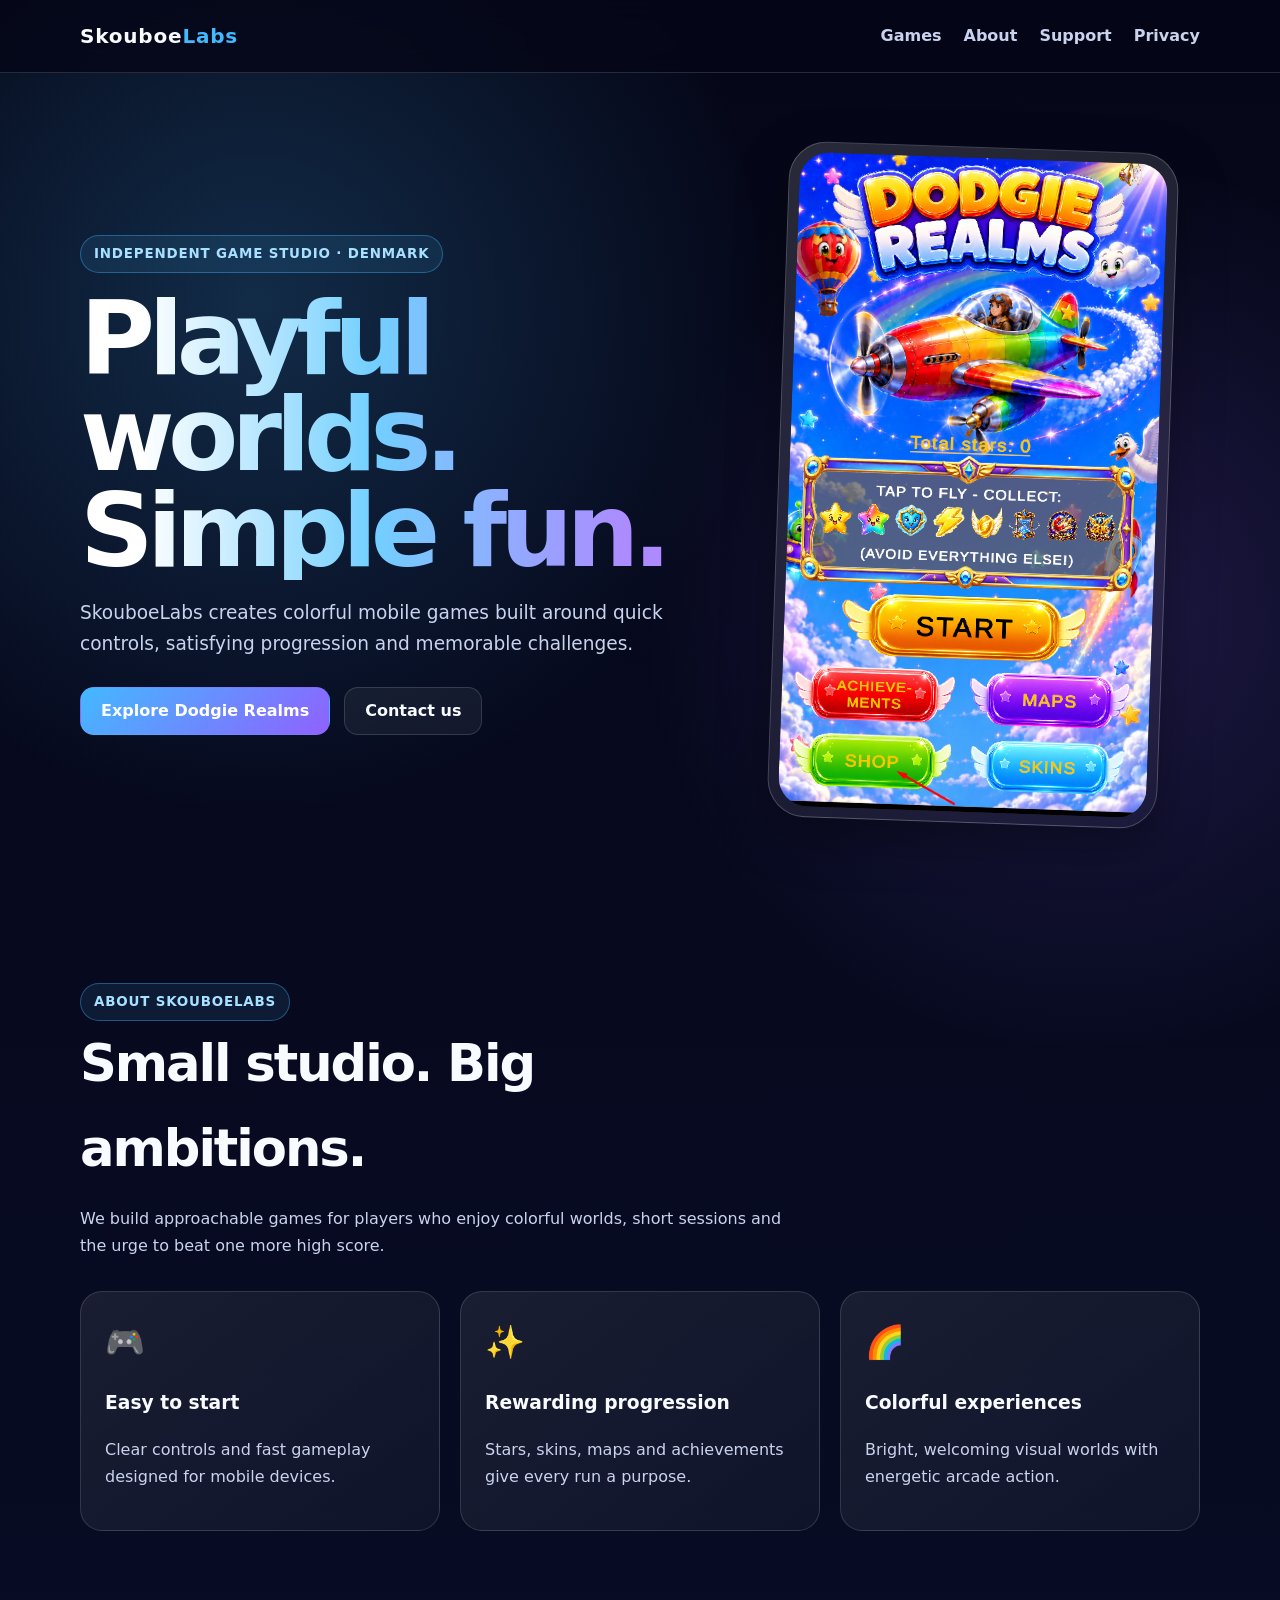
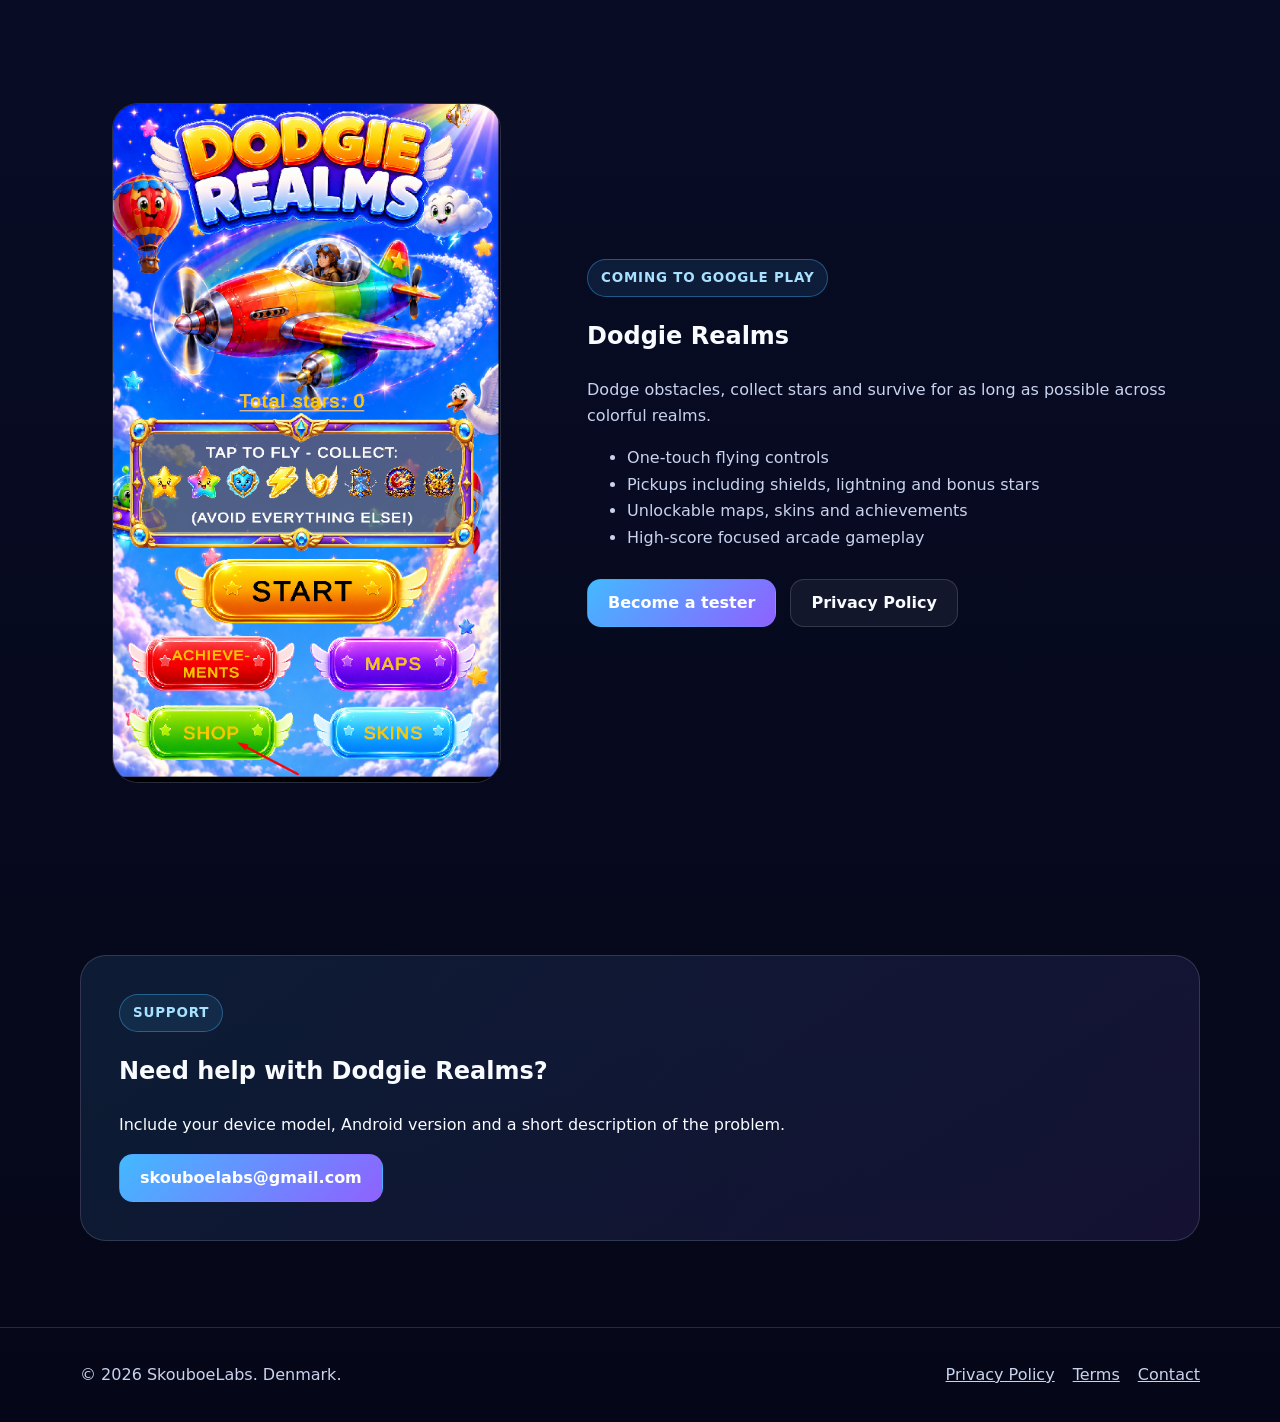
==== index.html @ 522bf172 "Add files via upload" ====
<!doctype html><html lang="en"><head><meta charset="utf-8"><meta name="viewport" content="width=device-width,initial-scale=1"><meta name="description" content="SkouboeLabs is an independent game studio from Denmark."><title>SkouboeLabs — Independent Game Studio</title><link rel="stylesheet" href="styles.css"></head><body><header class="site-header"><div class="container nav"><a class="brand" href="index.html">Skouboe<span>Labs</span></a><nav class="nav-links"><a href="#games">Games</a><a href="#about">About</a><a href="#support">Support</a><a href="privacy.html">Privacy</a></nav></div></header><main><section class="container hero"><div><span class="eyebrow">Independent game studio · Denmark</span><h1 class="gradient-text">Playful worlds. Simple fun.</h1><p>SkouboeLabs creates colorful mobile games built around quick controls, satisfying progression and memorable challenges.</p><div class="actions"><a class="button primary" href="#games">Explore Dodgie Realms</a><a class="button secondary" href="mailto:skouboelabs@gmail.com">Contact us</a></div></div><div class="phone"><img src="assets/dodgie-realms-home.png" alt="Dodgie Realms mobile game start screen"></div></section><section id="about"><div class="container"><div class="section-heading"><span class="eyebrow">About SkouboeLabs</span><h2>Small studio. Big ambitions.</h2><p>We build approachable games for players who enjoy colorful worlds, short sessions and the urge to beat one more high score.</p></div><div class="grid-3"><article class="card"><div class="icon">🎮</div><h3>Easy to start</h3><p>Clear controls and fast gameplay designed for mobile devices.</p></article><article class="card"><div class="icon">✨</div><h3>Rewarding progression</h3><p>Stars, skins, maps and achievements give every run a purpose.</p></article><article class="card"><div class="icon">🌈</div><h3>Colorful experiences</h3><p>Bright, welcoming visual worlds with energetic arcade action.</p></article></div></div></section><section id="games"><div class="container game-feature"><img src="assets/dodgie-realms-home.png" alt="Dodgie Realms game interface"><div><span class="eyebrow">Coming to Google Play</span><h2>Dodgie Realms</h2><p>Dodge obstacles, collect stars and survive for as long as possible across colorful realms.</p><ul><li>One-touch flying controls</li><li>Pickups including shields, lightning and bonus stars</li><li>Unlockable maps, skins and achievements</li><li>High-score focused arcade gameplay</li></ul><div class="actions"><a class="button primary" href="mailto:skouboelabs@gmail.com?subject=Dodgie%20Realms%20testing">Become a tester</a><a class="button secondary" href="privacy.html">Privacy Policy</a></div></div></div></section><section id="support"><div class="container contact-box"><span class="eyebrow">Support</span><h2>Need help with Dodgie Realms?</h2><p>Include your device model, Android version and a short description of the problem.</p><a class="button primary" href="mailto:skouboelabs@gmail.com">skouboelabs@gmail.com</a></div></section></main><footer><div class="container footer-row"><div>© 2026 SkouboeLabs. Denmark.</div><div class="footer-links"><a href="privacy.html">Privacy Policy</a><a href="terms.html">Terms</a><a href="mailto:skouboelabs@gmail.com">Contact</a></div></div></footer></body></html>
---- styles.css ----
:root{--bg:#06091d;--panel:#121941;--text:#f8fbff;--muted:#c9d3ee;--blue:#43b9ff;--purple:#8f61ff;--border:rgba(255,255,255,.14)}*{box-sizing:border-box}html{scroll-behavior:smooth}body{margin:0;font-family:Inter,system-ui,-apple-system,"Segoe UI",sans-serif;color:var(--text);background:radial-gradient(circle at 20% 10%,rgba(67,185,255,.2),transparent 32rem),radial-gradient(circle at 85% 20%,rgba(143,97,255,.18),transparent 28rem),linear-gradient(180deg,#050718,#080c24 56%,#050718);line-height:1.65}a{color:inherit}img{max-width:100%;display:block}.container{width:min(1120px,calc(100% - 40px));margin:auto}.site-header{position:sticky;top:0;z-index:20;background:rgba(5,7,24,.82);backdrop-filter:blur(14px);border-bottom:1px solid var(--border)}.nav{min-height:72px;display:flex;align-items:center;justify-content:space-between;gap:24px}.brand{text-decoration:none;font-weight:900;letter-spacing:.04em;font-size:1.25rem}.brand span{color:var(--blue)}.nav-links{display:flex;gap:22px}.nav-links a{text-decoration:none;color:var(--muted);font-weight:650}.hero{min-height:76vh;display:grid;grid-template-columns:1.15fr .85fr;gap:54px;align-items:center;padding:74px 0}.eyebrow{display:inline-flex;border:1px solid rgba(67,185,255,.38);background:rgba(67,185,255,.1);color:#a8e0ff;border-radius:999px;padding:7px 13px;font-weight:750;font-size:.84rem;letter-spacing:.06em;text-transform:uppercase}h1{margin:18px 0;font-size:clamp(3.4rem,8vw,6.8rem);line-height:.94;letter-spacing:-.065em}.gradient-text{background:linear-gradient(90deg,#fff 10%,#72cfff 48%,#ad8aff 90%);-webkit-background-clip:text;background-clip:text;color:transparent}.hero p{max-width:680px;color:var(--muted);font-size:1.16rem}.actions{display:flex;flex-wrap:wrap;gap:14px;margin-top:28px}.button{display:inline-flex;align-items:center;justify-content:center;min-height:48px;padding:0 20px;border-radius:14px;text-decoration:none;font-weight:800;border:1px solid transparent}.button.primary{background:linear-gradient(135deg,var(--blue),var(--purple));color:#fff}.button.secondary{border-color:var(--border);background:rgba(255,255,255,.055)}.phone{width:min(390px,82vw);margin:auto;padding:10px;border:1px solid rgba(255,255,255,.2);background:linear-gradient(145deg,rgba(255,255,255,.14),rgba(255,255,255,.035));border-radius:38px;box-shadow:0 18px 50px rgba(0,0,0,.34);transform:rotate(2deg)}.phone img{border-radius:29px;aspect-ratio:9/16;object-fit:cover;object-position:top}section{padding:86px 0}.section-heading{max-width:720px;margin-bottom:32px}.section-heading h2{margin:0 0 10px;font-size:clamp(2rem,4vw,3.25rem);letter-spacing:-.04em}.section-heading p,.card p,.game-feature p,.game-feature li,.legal p,.legal li,footer{color:var(--muted)}.grid-3{display:grid;grid-template-columns:repeat(3,1fr);gap:20px}.card{border:1px solid var(--border);background:linear-gradient(145deg,rgba(255,255,255,.08),rgba(255,255,255,.035));border-radius:22px;padding:24px}.card .icon{font-size:2rem}.game-feature{display:grid;grid-template-columns:.85fr 1.15fr;gap:54px;align-items:center}.game-feature img{border-radius:26px;border:1px solid var(--border);max-height:680px;margin:auto}.contact-box{border:1px solid var(--border);border-radius:26px;padding:38px;background:linear-gradient(135deg,rgba(67,185,255,.11),rgba(143,97,255,.11))}.legal{width:min(860px,calc(100% - 40px));margin:auto;padding:72px 0 100px}.legal h1{font-size:clamp(2.6rem,7vw,4.8rem);margin-bottom:14px}.legal h2{margin-top:38px;font-size:1.45rem}.notice{border:1px solid var(--border);background:rgba(255,255,255,.05);border-radius:16px;padding:16px 18px}footer{border-top:1px solid var(--border);padding:34px 0}.footer-row{display:flex;justify-content:space-between;gap:20px;flex-wrap:wrap}.footer-links{display:flex;gap:18px;flex-wrap:wrap}@media(max-width:820px){.nav-links{display:none}.hero,.game-feature{grid-template-columns:1fr}.hero{text-align:center}.actions{justify-content:center}.grid-3{grid-template-columns:1fr}.phone{transform:none}}
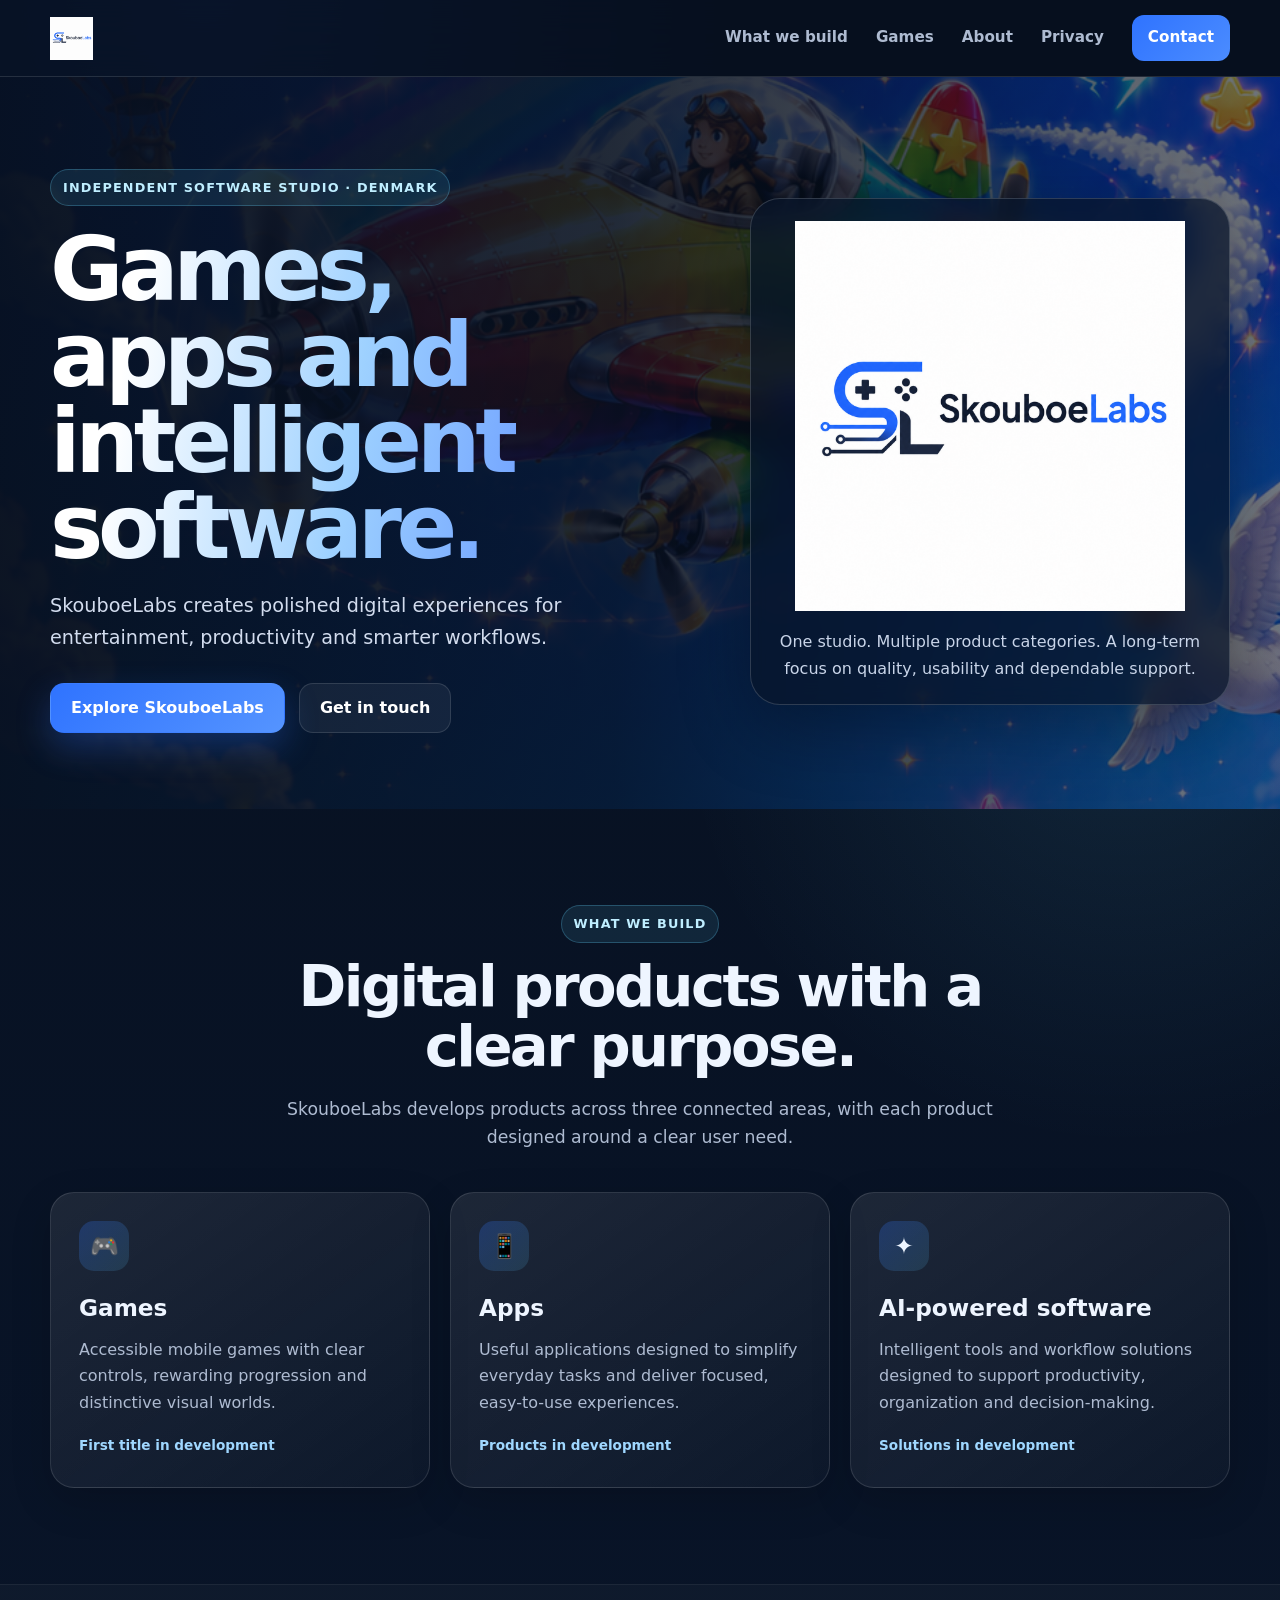
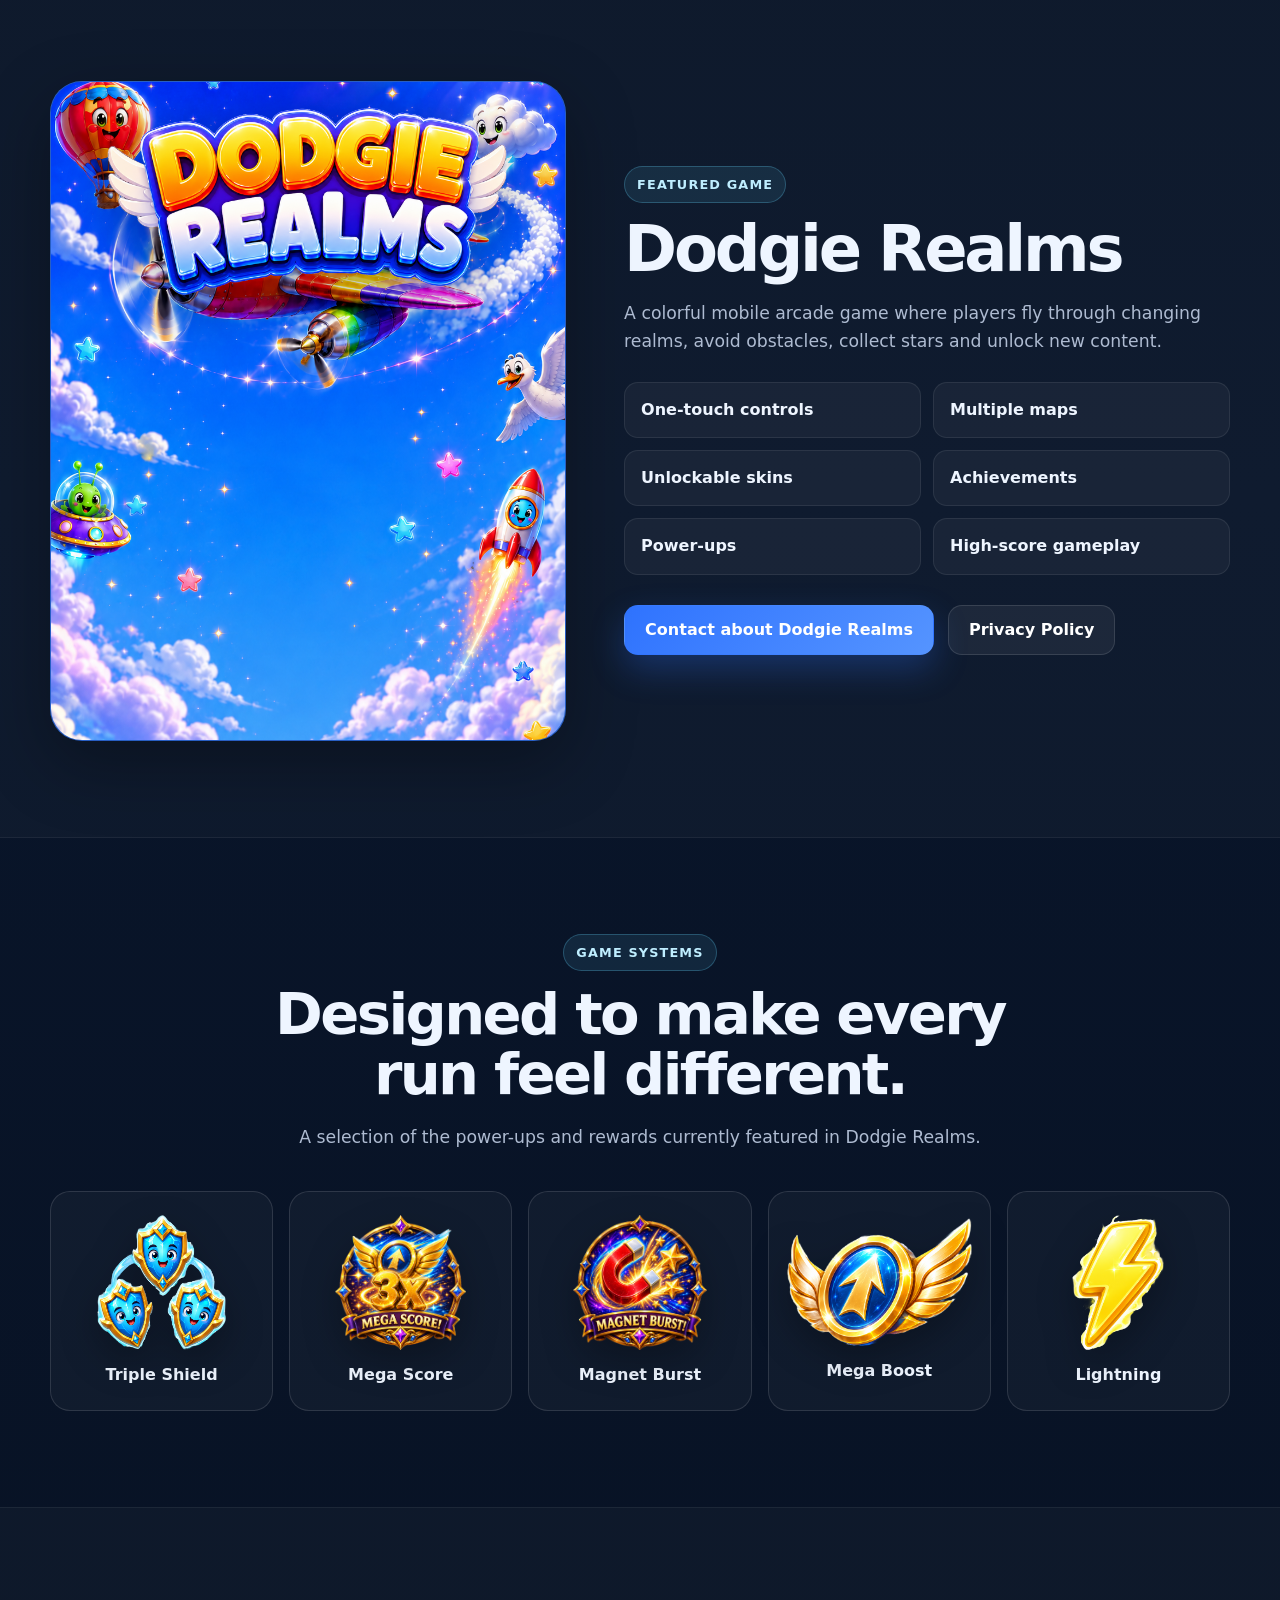
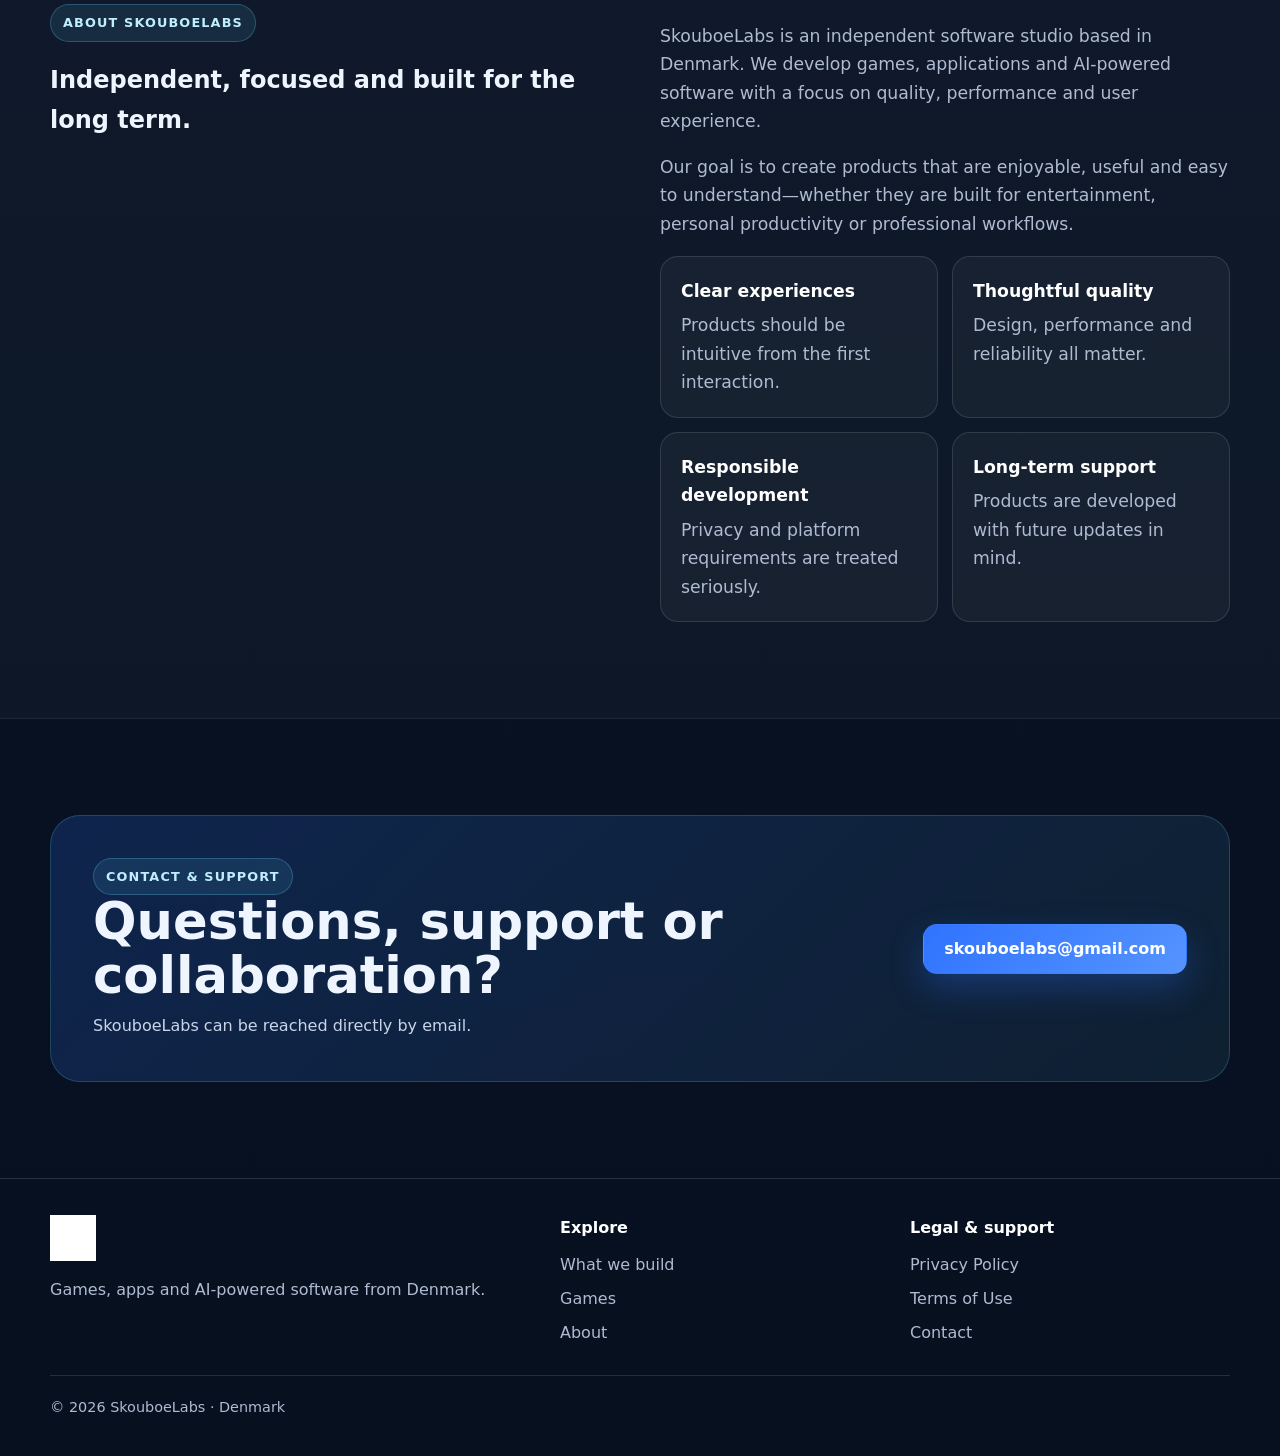
==== commit c633fb9c: "Add files via upload" ====
--- a/index.html
+++ b/index.html
@@ -1 +1 @@
-<!doctype html><html lang="en"><head><meta charset="utf-8"><meta name="viewport" content="width=device-width,initial-scale=1"><meta name="description" content="SkouboeLabs is an independent game studio from Denmark."><title>SkouboeLabs — Independent Game Studio</title><link rel="stylesheet" href="styles.css"></head><body><header class="site-header"><div class="container nav"><a class="brand" href="index.html">Skouboe<span>Labs</span></a><nav class="nav-links"><a href="#games">Games</a><a href="#about">About</a><a href="#support">Support</a><a href="privacy.html">Privacy</a></nav></div></header><main><section class="container hero"><div><span class="eyebrow">Independent game studio · Denmark</span><h1 class="gradient-text">Playful worlds. Simple fun.</h1><p>SkouboeLabs creates colorful mobile games built around quick controls, satisfying progression and memorable challenges.</p><div class="actions"><a class="button primary" href="#games">Explore Dodgie Realms</a><a class="button secondary" href="mailto:skouboelabs@gmail.com">Contact us</a></div></div><div class="phone"><img src="assets/dodgie-realms-home.png" alt="Dodgie Realms mobile game start screen"></div></section><section id="about"><div class="container"><div class="section-heading"><span class="eyebrow">About SkouboeLabs</span><h2>Small studio. Big ambitions.</h2><p>We build approachable games for players who enjoy colorful worlds, short sessions and the urge to beat one more high score.</p></div><div class="grid-3"><article class="card"><div class="icon">🎮</div><h3>Easy to start</h3><p>Clear controls and fast gameplay designed for mobile devices.</p></article><article class="card"><div class="icon">✨</div><h3>Rewarding progression</h3><p>Stars, skins, maps and achievements give every run a purpose.</p></article><article class="card"><div class="icon">🌈</div><h3>Colorful experiences</h3><p>Bright, welcoming visual worlds with energetic arcade action.</p></article></div></div></section><section id="games"><div class="container game-feature"><img src="assets/dodgie-realms-home.png" alt="Dodgie Realms game interface"><div><span class="eyebrow">Coming to Google Play</span><h2>Dodgie Realms</h2><p>Dodge obstacles, collect stars and survive for as long as possible across colorful realms.</p><ul><li>One-touch flying controls</li><li>Pickups including shields, lightning and bonus stars</li><li>Unlockable maps, skins and achievements</li><li>High-score focused arcade gameplay</li></ul><div class="actions"><a class="button primary" href="mailto:skouboelabs@gmail.com?subject=Dodgie%20Realms%20testing">Become a tester</a><a class="button secondary" href="privacy.html">Privacy Policy</a></div></div></div></section><section id="support"><div class="container contact-box"><span class="eyebrow">Support</span><h2>Need help with Dodgie Realms?</h2><p>Include your device model, Android version and a short description of the problem.</p><a class="button primary" href="mailto:skouboelabs@gmail.com">skouboelabs@gmail.com</a></div></section></main><footer><div class="container footer-row"><div>© 2026 SkouboeLabs. Denmark.</div><div class="footer-links"><a href="privacy.html">Privacy Policy</a><a href="terms.html">Terms</a><a href="mailto:skouboelabs@gmail.com">Contact</a></div></div></footer></body></html>+<!doctype html><html lang="en"><head><meta charset="utf-8"><meta name="viewport" content="width=device-width,initial-scale=1"><meta name="description" content="SkouboeLabs is an independent software studio in Denmark creating games, apps and AI-powered software."><meta name="theme-color" content="#07101f"><title>SkouboeLabs — Games, Apps & AI Software</title><link rel="stylesheet" href="styles.css"></head><body><header class="site-header"><div class="container nav"><a class="nav-logo" href="#top"><img src="assets/skouboelabs-logo.png" alt="SkouboeLabs"></a><nav class="nav-links"><a href="#services">What we build</a><a href="#games">Games</a><a href="#about">About</a><a href="privacy.html">Privacy</a><a class="nav-cta" href="mailto:skouboelabs@gmail.com">Contact</a></nav></div></header><main id="top"><section class="hero"><img class="hero-bg" src="assets/dodgie-realms-background.png" alt=""><div class="container hero-grid"><div><span class="eyebrow">Independent software studio · Denmark</span><h1 class="gradient">Games, apps and intelligent software.</h1><p class="hero-copy">SkouboeLabs creates polished digital experiences for entertainment, productivity and smarter workflows.</p><div class="actions"><a class="button primary" href="#services">Explore SkouboeLabs</a><a class="button secondary" href="mailto:skouboelabs@gmail.com">Get in touch</a></div></div><aside class="hero-card"><img src="assets/skouboelabs-logo.png" alt="SkouboeLabs logo"><p>One studio. Multiple product categories. A long-term focus on quality, usability and dependable support.</p></aside></div></section><section id="services" class="section"><div class="container"><div class="section-head center"><span class="eyebrow">What we build</span><h2>Digital products with a clear purpose.</h2><p>SkouboeLabs develops products across three connected areas, with each product designed around a clear user need.</p></div><div class="pillars"><article class="pillar"><div class="pillar-mark">🎮</div><h3>Games</h3><p>Accessible mobile games with clear controls, rewarding progression and distinctive visual worlds.</p><span class="status">First title in development</span></article><article class="pillar"><div class="pillar-mark">📱</div><h3>Apps</h3><p>Useful applications designed to simplify everyday tasks and deliver focused, easy-to-use experiences.</p><span class="status">Products in development</span></article><article class="pillar"><div class="pillar-mark">✦</div><h3>AI-powered software</h3><p>Intelligent tools and workflow solutions designed to support productivity, organization and decision-making.</p><span class="status">Solutions in development</span></article></div></div></section><section id="games" class="section alt"><div class="container feature"><div class="game-art"><img class="background" src="assets/dodgie-realms-background.png" alt="Colorful sky scene from Dodgie Realms"><img class="logo" src="assets/dodgie-realms-logo.png" alt="Dodgie Realms"></div><div class="feature-copy"><span class="eyebrow">Featured game</span><h2>Dodgie Realms</h2><p>A colorful mobile arcade game where players fly through changing realms, avoid obstacles, collect stars and unlock new content.</p><div class="feature-list"><div class="feature-item">One-touch controls</div><div class="feature-item">Multiple maps</div><div class="feature-item">Unlockable skins</div><div class="feature-item">Achievements</div><div class="feature-item">Power-ups</div><div class="feature-item">High-score gameplay</div></div><div class="actions"><a class="button primary" href="mailto:skouboelabs@gmail.com?subject=Dodgie%20Realms">Contact about Dodgie Realms</a><a class="button secondary" href="privacy.html">Privacy Policy</a></div></div></div></section><section class="section"><div class="container"><div class="section-head center"><span class="eyebrow">Game systems</span><h2>Designed to make every run feel different.</h2><p>A selection of the power-ups and rewards currently featured in Dodgie Realms.</p></div><div class="powerups"><article class="powerup"><img src="assets/triple-shield.png" alt="Triple shield power-up"><strong>Triple Shield</strong></article><article class="powerup"><img src="assets/mega-score.png" alt="Mega score power-up"><strong>Mega Score</strong></article><article class="powerup"><img src="assets/magnet-burst.png" alt="Magnet burst power-up"><strong>Magnet Burst</strong></article><article class="powerup"><img src="assets/mega-boost.png" alt="Mega boost power-up"><strong>Mega Boost</strong></article><article class="powerup"><img src="assets/lightning.png" alt="Lightning power-up"><strong>Lightning</strong></article></div></div></section><section id="about" class="section alt"><div class="container about-grid"><div><span class="eyebrow">About SkouboeLabs</span><h2>Independent, focused and built for the long term.</h2></div><div class="about-copy"><p>SkouboeLabs is an independent software studio based in Denmark. We develop games, applications and AI-powered software with a focus on quality, performance and user experience.</p><p>Our goal is to create products that are enjoyable, useful and easy to understand—whether they are built for entertainment, personal productivity or professional workflows.</p><div class="values"><div class="value"><strong>Clear experiences</strong><span>Products should be intuitive from the first interaction.</span></div><div class="value"><strong>Thoughtful quality</strong><span>Design, performance and reliability all matter.</span></div><div class="value"><strong>Responsible development</strong><span>Privacy and platform requirements are treated seriously.</span></div><div class="value"><strong>Long-term support</strong><span>Products are developed with future updates in mind.</span></div></div></div></div></section><section class="section"><div class="container contact"><div><span class="eyebrow">Contact & support</span><h2>Questions, support or collaboration?</h2><p>SkouboeLabs can be reached directly by email.</p></div><a class="button primary" href="mailto:skouboelabs@gmail.com">skouboelabs@gmail.com</a></div></section></main><footer><div class="container"><div class="footer-grid"><div><img class="footer-logo" src="assets/skouboelabs-logo.png" alt="SkouboeLabs"><p>Games, apps and AI-powered software from Denmark.</p></div><div><div class="footer-title">Explore</div><div class="footer-links"><a href="#services">What we build</a><a href="#games">Games</a><a href="#about">About</a></div></div><div><div class="footer-title">Legal & support</div><div class="footer-links"><a href="privacy.html">Privacy Policy</a><a href="terms.html">Terms of Use</a><a href="mailto:skouboelabs@gmail.com">Contact</a></div></div></div><div class="copyright">© 2026 SkouboeLabs · Denmark</div></div></footer></body></html>
--- a/styles.css
+++ b/styles.css
@@ -1,2 +1,2 @@
 
-:root{--bg:#06091d;--panel:#121941;--text:#f8fbff;--muted:#c9d3ee;--blue:#43b9ff;--purple:#8f61ff;--border:rgba(255,255,255,.14)}*{box-sizing:border-box}html{scroll-behavior:smooth}body{margin:0;font-family:Inter,system-ui,-apple-system,"Segoe UI",sans-serif;color:var(--text);background:radial-gradient(circle at 20% 10%,rgba(67,185,255,.2),transparent 32rem),radial-gradient(circle at 85% 20%,rgba(143,97,255,.18),transparent 28rem),linear-gradient(180deg,#050718,#080c24 56%,#050718);line-height:1.65}a{color:inherit}img{max-width:100%;display:block}.container{width:min(1120px,calc(100% - 40px));margin:auto}.site-header{position:sticky;top:0;z-index:20;background:rgba(5,7,24,.82);backdrop-filter:blur(14px);border-bottom:1px solid var(--border)}.nav{min-height:72px;display:flex;align-items:center;justify-content:space-between;gap:24px}.brand{text-decoration:none;font-weight:900;letter-spacing:.04em;font-size:1.25rem}.brand span{color:var(--blue)}.nav-links{display:flex;gap:22px}.nav-links a{text-decoration:none;color:var(--muted);font-weight:650}.hero{min-height:76vh;display:grid;grid-template-columns:1.15fr .85fr;gap:54px;align-items:center;padding:74px 0}.eyebrow{display:inline-flex;border:1px solid rgba(67,185,255,.38);background:rgba(67,185,255,.1);color:#a8e0ff;border-radius:999px;padding:7px 13px;font-weight:750;font-size:.84rem;letter-spacing:.06em;text-transform:uppercase}h1{margin:18px 0;font-size:clamp(3.4rem,8vw,6.8rem);line-height:.94;letter-spacing:-.065em}.gradient-text{background:linear-gradient(90deg,#fff 10%,#72cfff 48%,#ad8aff 90%);-webkit-background-clip:text;background-clip:text;color:transparent}.hero p{max-width:680px;color:var(--muted);font-size:1.16rem}.actions{display:flex;flex-wrap:wrap;gap:14px;margin-top:28px}.button{display:inline-flex;align-items:center;justify-content:center;min-height:48px;padding:0 20px;border-radius:14px;text-decoration:none;font-weight:800;border:1px solid transparent}.button.primary{background:linear-gradient(135deg,var(--blue),var(--purple));color:#fff}.button.secondary{border-color:var(--border);background:rgba(255,255,255,.055)}.phone{width:min(390px,82vw);margin:auto;padding:10px;border:1px solid rgba(255,255,255,.2);background:linear-gradient(145deg,rgba(255,255,255,.14),rgba(255,255,255,.035));border-radius:38px;box-shadow:0 18px 50px rgba(0,0,0,.34);transform:rotate(2deg)}.phone img{border-radius:29px;aspect-ratio:9/16;object-fit:cover;object-position:top}section{padding:86px 0}.section-heading{max-width:720px;margin-bottom:32px}.section-heading h2{margin:0 0 10px;font-size:clamp(2rem,4vw,3.25rem);letter-spacing:-.04em}.section-heading p,.card p,.game-feature p,.game-feature li,.legal p,.legal li,footer{color:var(--muted)}.grid-3{display:grid;grid-template-columns:repeat(3,1fr);gap:20px}.card{border:1px solid var(--border);background:linear-gradient(145deg,rgba(255,255,255,.08),rgba(255,255,255,.035));border-radius:22px;padding:24px}.card .icon{font-size:2rem}.game-feature{display:grid;grid-template-columns:.85fr 1.15fr;gap:54px;align-items:center}.game-feature img{border-radius:26px;border:1px solid var(--border);max-height:680px;margin:auto}.contact-box{border:1px solid var(--border);border-radius:26px;padding:38px;background:linear-gradient(135deg,rgba(67,185,255,.11),rgba(143,97,255,.11))}.legal{width:min(860px,calc(100% - 40px));margin:auto;padding:72px 0 100px}.legal h1{font-size:clamp(2.6rem,7vw,4.8rem);margin-bottom:14px}.legal h2{margin-top:38px;font-size:1.45rem}.notice{border:1px solid var(--border);background:rgba(255,255,255,.05);border-radius:16px;padding:16px 18px}footer{border-top:1px solid var(--border);padding:34px 0}.footer-row{display:flex;justify-content:space-between;gap:20px;flex-wrap:wrap}.footer-links{display:flex;gap:18px;flex-wrap:wrap}@media(max-width:820px){.nav-links{display:none}.hero,.game-feature{grid-template-columns:1fr}.hero{text-align:center}.actions{justify-content:center}.grid-3{grid-template-columns:1fr}.phone{transform:none}}
+:root{--bg:#07101f;--bg2:#0d1b35;--text:#eef5ff;--muted:#aebbd1;--line:rgba(255,255,255,.12);--blue:#2f73ff;--cyan:#65d8ff;--shadow:0 22px 70px rgba(0,0,0,.30);--radius:24px}*{box-sizing:border-box}html{scroll-behavior:smooth}body{margin:0;font-family:Inter,ui-sans-serif,system-ui,-apple-system,BlinkMacSystemFont,"Segoe UI",sans-serif;color:var(--text);background:radial-gradient(circle at 16% 0%,rgba(47,115,255,.25),transparent 34rem),radial-gradient(circle at 88% 15%,rgba(101,216,255,.10),transparent 28rem),linear-gradient(180deg,#07101f 0%,#09152a 45%,#07101f 100%);line-height:1.65}a{color:inherit}img{display:block;max-width:100%}.container{width:min(1180px,calc(100% - 40px));margin-inline:auto}.site-header{position:sticky;top:0;z-index:100;background:rgba(7,16,31,.80);backdrop-filter:blur(18px);border-bottom:1px solid var(--line)}.nav{min-height:76px;display:flex;align-items:center;justify-content:space-between;gap:24px}.nav-logo img{height:43px;width:auto}.nav-links{display:flex;align-items:center;gap:28px}.nav-links a{text-decoration:none;color:var(--muted);font-weight:700;font-size:.95rem}.nav-links a:hover{color:white}.nav-cta{color:white!important;background:linear-gradient(135deg,var(--blue),#4b8cff);padding:10px 16px;border-radius:12px}.hero{position:relative;overflow:hidden;padding:92px 0 76px;min-height:720px;display:flex;align-items:center}.hero::after{content:"";position:absolute;inset:0;background:linear-gradient(90deg,rgba(7,16,31,.96),rgba(7,16,31,.80) 48%,rgba(7,16,31,.20));pointer-events:none}.hero-bg{position:absolute;inset:0;width:100%;height:100%;object-fit:cover;object-position:center 34%;opacity:.54}.hero-grid{position:relative;z-index:2;display:grid;grid-template-columns:1.05fr .95fr;gap:58px;align-items:center}.eyebrow{display:inline-flex;padding:7px 12px;border-radius:999px;background:rgba(101,216,255,.10);border:1px solid rgba(101,216,255,.25);color:#bfeeff;font-size:.8rem;font-weight:800;letter-spacing:.09em;text-transform:uppercase}.hero h1{font-size:clamp(3.4rem,7vw,6.7rem);line-height:.96;letter-spacing:-.06em;margin:20px 0}.gradient{background:linear-gradient(100deg,#fff 15%,#9ed1ff 52%,#5b8cff 96%);-webkit-background-clip:text;background-clip:text;color:transparent}.hero-copy{font-size:1.2rem;color:#d2dcee;max-width:690px}.actions{display:flex;flex-wrap:wrap;gap:14px;margin-top:30px}.button{display:inline-flex;align-items:center;justify-content:center;min-height:50px;padding:0 20px;border-radius:14px;text-decoration:none;font-weight:800;border:1px solid transparent}.button.primary{background:linear-gradient(135deg,var(--blue),#5594ff);color:white;box-shadow:0 14px 34px rgba(47,115,255,.28)}.button.secondary{background:rgba(255,255,255,.06);border-color:var(--line);color:white}.hero-card{margin-left:auto;width:min(480px,100%);background:rgba(8,20,41,.72);border:1px solid rgba(255,255,255,.16);box-shadow:var(--shadow);border-radius:30px;padding:22px;backdrop-filter:blur(12px)}.hero-card img{width:90%;margin:0 auto 18px}.hero-card p{margin:0;color:#c9d5e9;text-align:center}.section{padding:96px 0}.section.alt{background:rgba(255,255,255,.025);border-block:1px solid rgba(255,255,255,.06)}.section-head{max-width:760px;margin-bottom:40px}.section-head.center{text-align:center;margin-inline:auto}.section-head h2{font-size:clamp(2.25rem,4.5vw,4rem);line-height:1.05;letter-spacing:-.045em;margin:14px 0}.section-head p{color:var(--muted);font-size:1.08rem}.pillars{display:grid;grid-template-columns:repeat(3,1fr);gap:20px}.pillar{min-height:290px;padding:28px;border-radius:var(--radius);border:1px solid var(--line);background:linear-gradient(145deg,rgba(255,255,255,.085),rgba(255,255,255,.025));box-shadow:0 14px 40px rgba(0,0,0,.16)}.pillar-mark{width:50px;height:50px;border-radius:15px;display:grid;place-items:center;background:linear-gradient(135deg,rgba(47,115,255,.25),rgba(101,216,255,.13));font-size:1.45rem}.pillar h3{font-size:1.45rem;margin:18px 0 10px}.pillar p{color:var(--muted);margin:0}.status{display:inline-block;margin-top:18px;color:#9fd7ff;font-weight:800;font-size:.85rem}.feature{display:grid;grid-template-columns:.92fr 1.08fr;gap:58px;align-items:center}.game-art{position:relative;border-radius:32px;overflow:hidden;border:1px solid var(--line);box-shadow:var(--shadow);min-height:660px;background:#0a48bb}.game-art .background{position:absolute;inset:0;width:100%;height:100%;object-fit:cover}.game-art .logo{position:absolute;top:26px;left:50%;transform:translateX(-50%);width:78%;filter:drop-shadow(0 15px 30px rgba(0,0,0,.36))}.feature-copy h2{font-size:clamp(2.6rem,5vw,4.8rem);line-height:1;margin:14px 0;letter-spacing:-.05em}.feature-copy p{color:var(--muted);font-size:1.08rem}.feature-list{display:grid;grid-template-columns:repeat(2,1fr);gap:12px;margin:26px 0}.feature-item{padding:14px 16px;border-radius:14px;background:rgba(255,255,255,.045);border:1px solid rgba(255,255,255,.08);font-weight:750}.powerups{display:grid;grid-template-columns:repeat(5,1fr);gap:16px}.powerup{min-height:220px;padding:18px;border-radius:20px;border:1px solid var(--line);background:rgba(255,255,255,.035);display:flex;flex-direction:column;align-items:center;justify-content:center;text-align:center}.powerup img{max-height:135px;object-fit:contain;filter:drop-shadow(0 14px 18px rgba(0,0,0,.28))}.powerup strong{display:block;margin-top:12px}.about-grid{display:grid;grid-template-columns:1fr 1fr;gap:40px;align-items:start}.about-copy{font-size:1.08rem;color:var(--muted)}.values{display:grid;grid-template-columns:1fr 1fr;gap:14px}.value{padding:20px;border-radius:18px;border:1px solid var(--line);background:rgba(255,255,255,.04)}.value strong{display:block;margin-bottom:6px;color:white}.contact{padding:42px;border-radius:30px;background:linear-gradient(135deg,rgba(47,115,255,.20),rgba(101,216,255,.08));border:1px solid rgba(101,216,255,.20);display:flex;justify-content:space-between;align-items:center;gap:28px}.contact h2{font-size:clamp(2rem,4vw,3.4rem);line-height:1.05;margin:0 0 10px}.contact p{color:#c8d5e9;margin:0}footer{border-top:1px solid var(--line);padding:36px 0;color:var(--muted)}.footer-grid{display:grid;grid-template-columns:1.5fr 1fr 1fr;gap:30px}.footer-logo{height:46px;width:auto;margin-bottom:14px;filter:brightness(0) invert(1)}.footer-title{color:white;font-weight:850;margin-bottom:10px}.footer-links{display:flex;flex-direction:column;gap:8px}.footer-links a{color:var(--muted);text-decoration:none}.copyright{border-top:1px solid var(--line);margin-top:28px;padding-top:20px;font-size:.9rem}.legal-hero{padding:78px 0 24px}.legal-shell{width:min(900px,calc(100% - 40px));margin-inline:auto;padding-bottom:100px}.legal-shell h1{font-size:clamp(3rem,7vw,5.5rem);letter-spacing:-.06em;line-height:1;margin:14px 0}.legal-shell h2{margin-top:42px;font-size:1.5rem}.legal-shell p,.legal-shell li{color:var(--muted)}.notice{padding:18px 20px;border-radius:16px;background:rgba(47,115,255,.10);border:1px solid rgba(47,115,255,.24)}.legal-shell a{color:#8fc7ff}@media(max-width:980px){.nav-links{gap:16px}.hero-grid,.feature,.about-grid{grid-template-columns:1fr}.hero{min-height:auto}.hero::after{background:rgba(7,16,31,.82)}.hero-card{margin:16px auto 0}.pillars{grid-template-columns:1fr}.powerups{grid-template-columns:repeat(3,1fr)}.game-art{min-height:560px}}@media(max-width:680px){.container{width:min(100% - 26px,1180px)}.nav-links{display:none}.hero{padding-top:66px}.hero h1{font-size:3.1rem}.section{padding:72px 0}.powerups{grid-template-columns:repeat(2,1fr)}.feature-list,.values{grid-template-columns:1fr}.contact{align-items:flex-start;flex-direction:column}.footer-grid{grid-template-columns:1fr}}
